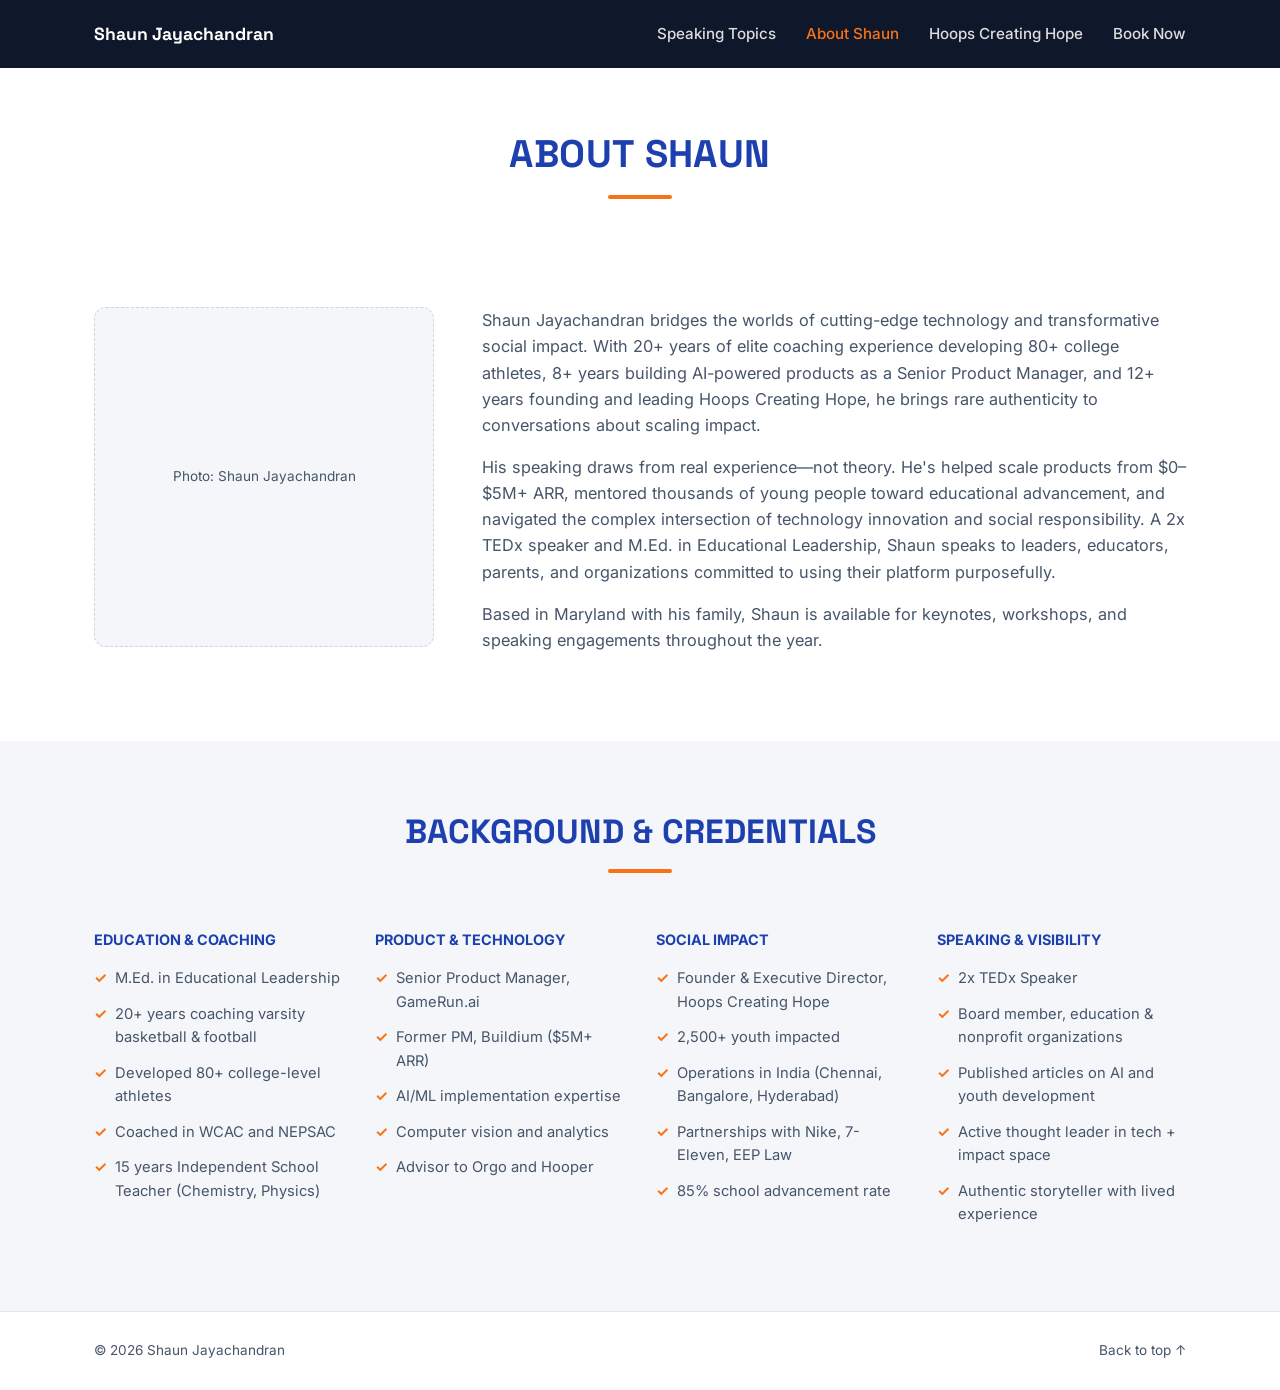
==== about.html @ 883ecae0 "Rebuild site to match actual live content from screenshots Replace the earlier speculative single-pa" ====
<!DOCTYPE html>
<html lang="en">
<head>
<meta charset="UTF-8">
<meta name="viewport" content="width=device-width, initial-scale=1.0">
<title>About Shaun — Shaun Jayachandran</title>
<meta name="description" content="Shaun Jayachandran: 20+ years coaching, 8+ years in AI product management at GameRun.ai, and 12+ years founding and leading Hoops Creating Hope.">
<meta name="theme-color" content="#0f172a">
<link rel="icon" href="/images/favicon.svg" type="image/svg+xml">
<link rel="preconnect" href="https://fonts.googleapis.com">
<link rel="preconnect" href="https://fonts.gstatic.com" crossorigin>
<link href="https://fonts.googleapis.com/css2?family=Space+Grotesk:wght@500;600;700&family=Inter:wght@400;500;600;700&display=swap" rel="stylesheet">
<link rel="stylesheet" href="/css/style.css">
</head>
<body>

<a class="skip-link" href="#main">Skip to content</a>

<header class="site-header" id="top">
  <div class="wrap header-inner">
    <a href="/" class="brand">Shaun Jayachandran</a>
    <button class="nav-toggle" id="navToggle" aria-expanded="false" aria-controls="primaryNav" aria-label="Toggle navigation">
      <span></span><span></span><span></span>
    </button>
    <nav class="primary-nav" id="primaryNav">
      <a href="/#speaking-topics">Speaking Topics</a>
      <a href="/about.html" class="is-active">About Shaun</a>
      <a href="/hoops-creating-hope.html">Hoops Creating Hope</a>
      <a href="/book.html">Book Now</a>
    </nav>
  </div>
</header>

<main id="main">

  <section class="page-header">
    <div class="wrap">
      <h1 class="reveal">About Shaun</h1>
      <div class="underline reveal"></div>
    </div>
  </section>

  <section>
    <div class="wrap about-grid">
      <div class="photo-placeholder photo-tall reveal">Photo: Shaun Jayachandran</div>
      <div class="about-copy reveal">
        <p>
          Shaun Jayachandran bridges the worlds of cutting-edge technology and
          transformative social impact. With 20+ years of elite coaching experience
          developing 80+ college athletes, 8+ years building AI-powered products as a
          Senior Product Manager, and 12+ years founding and leading Hoops Creating Hope,
          he brings rare authenticity to conversations about scaling impact.
        </p>
        <p>
          His speaking draws from real experience—not theory. He's helped scale products
          from $0–$5M+ ARR, mentored thousands of young people toward educational
          advancement, and navigated the complex intersection of technology innovation
          and social responsibility. A 2x TEDx speaker and M.Ed. in Educational
          Leadership, Shaun speaks to leaders, educators, parents, and organizations
          committed to using their platform purposefully.
        </p>
        <p>
          Based in Maryland with his family, Shaun is available for keynotes, workshops,
          and speaking engagements throughout the year.
        </p>
      </div>
    </div>
  </section>

  <section class="section-soft">
    <div class="wrap">
      <h2 class="section-title reveal">Background &amp; Credentials</h2>
      <div class="underline reveal" style="margin-top:0"></div>

      <div class="credentials-grid">
        <div class="credentials-col reveal">
          <h4>Education &amp; Coaching</h4>
          <ul>
            <li>M.Ed. in Educational Leadership</li>
            <li>20+ years coaching varsity basketball &amp; football</li>
            <li>Developed 80+ college-level athletes</li>
            <li>Coached in WCAC and NEPSAC</li>
            <li>15 years Independent School Teacher (Chemistry, Physics)</li>
          </ul>
        </div>
        <div class="credentials-col reveal">
          <h4>Product &amp; Technology</h4>
          <ul>
            <li>Senior Product Manager, GameRun.ai</li>
            <li>Former PM, Buildium ($5M+ ARR)</li>
            <li>AI/ML implementation expertise</li>
            <li>Computer vision and analytics</li>
            <li>Advisor to Orgo and Hooper</li>
          </ul>
        </div>
        <div class="credentials-col reveal">
          <h4>Social Impact</h4>
          <ul>
            <li>Founder &amp; Executive Director, Hoops Creating Hope</li>
            <li>2,500+ youth impacted</li>
            <li>Operations in India (Chennai, Bangalore, Hyderabad)</li>
            <li>Partnerships with Nike, 7-Eleven, EEP Law</li>
            <li>85% school advancement rate</li>
          </ul>
        </div>
        <div class="credentials-col reveal">
          <h4>Speaking &amp; Visibility</h4>
          <ul>
            <li>2x TEDx Speaker</li>
            <li>Board member, education &amp; nonprofit organizations</li>
            <li>Published articles on AI and youth development</li>
            <li>Active thought leader in tech + impact space</li>
            <li>Authentic storyteller with lived experience</li>
          </ul>
        </div>
      </div>
    </div>
  </section>

</main>

<footer class="site-footer">
  <div class="wrap footer-inner">
    <span>© <span id="year"></span> Shaun Jayachandran</span>
    <a href="#top">Back to top ↑</a>
  </div>
</footer>

<script src="/js/main.js"></script>
</body>
</html>
---- css/style.css ----
:root {
  --navy: #0f172a;
  --navy-soft: #16213e;
  --blue: #1e40af;
  --ink: #0f172a;
  --ink-soft: #475569;
  --paper: #ffffff;
  --paper-soft: #f4f6fa;
  --line: #e2e5eb;
  --accent: #f97316;
  --accent-dark: #ea6a0d;
  --radius: 12px;
  --max: 1140px;
  --font-display: "Space Grotesk", Inter, system-ui, sans-serif;
  --font-body: "Inter", system-ui, -apple-system, sans-serif;
}

* { box-sizing: border-box; }
html { scroll-behavior: smooth; }

body {
  margin: 0;
  font-family: var(--font-body);
  color: var(--ink);
  background: var(--paper);
  line-height: 1.6;
  -webkit-font-smoothing: antialiased;
}

h1, h2, h3 {
  font-family: var(--font-display);
  line-height: 1.15;
  margin: 0 0 .5em;
}

p { margin: 0 0 1em; }
a { color: inherit; }
ul { margin: 0; padding: 0; }

.wrap {
  max-width: var(--max);
  margin: 0 auto;
  padding: 0 24px;
}

.skip-link {
  position: absolute;
  left: -999px;
  top: 0;
  background: var(--navy);
  color: #fff;
  padding: 10px 16px;
  border-radius: 0 0 8px 0;
  z-index: 100;
}
.skip-link:focus { left: 0; }

/* Header */
.site-header {
  position: sticky;
  top: 0;
  z-index: 50;
  background: var(--navy);
}
.header-inner {
  display: flex;
  align-items: center;
  justify-content: space-between;
  height: 68px;
}
.brand {
  font-family: var(--font-display);
  font-weight: 700;
  font-size: 1.1rem;
  text-decoration: none;
  color: #fff;
}

.primary-nav { display: flex; align-items: center; gap: 30px; }
.primary-nav a {
  text-decoration: none;
  font-weight: 500;
  font-size: .95rem;
  color: rgba(255,255,255,.85);
}
.primary-nav a:hover { color: #fff; }
.primary-nav a.is-active { color: var(--accent); }

.nav-toggle {
  display: none;
  flex-direction: column;
  gap: 5px;
  background: none;
  border: 0;
  cursor: pointer;
  padding: 6px;
}
.nav-toggle span {
  width: 22px; height: 2px;
  background: #fff;
  border-radius: 2px;
}

/* Hero */
.hero {
  position: relative;
  overflow: hidden;
  padding: 110px 0 96px;
  background: linear-gradient(rgba(15,23,42,.72), rgba(15,23,42,.82)),
    linear-gradient(135deg, #1c2b45, #0f172a);
  color: #fff;
  text-align: center;
}
.hero-inner { position: relative; max-width: 800px; margin: 0 auto; }
.hero h1 {
  font-size: clamp(2rem, 5vw, 3rem);
  margin-bottom: .5em;
}
.hero-sub {
  font-size: 1.1rem;
  color: rgba(255,255,255,.88);
  max-width: 660px;
  margin: 0 auto 1em;
}
.hero-tagline {
  font-style: italic;
  color: var(--accent);
  font-weight: 500;
  margin-bottom: 1.6em;
}
.hero-actions {
  display: flex;
  justify-content: center;
  flex-wrap: wrap;
  gap: 14px;
}

.btn {
  display: inline-block;
  text-decoration: none;
  font-weight: 700;
  font-size: .85rem;
  letter-spacing: .03em;
  text-transform: uppercase;
  padding: 14px 26px;
  border-radius: 6px;
  transition: transform .15s ease, background .15s ease, color .15s ease;
}
.btn-primary {
  background: var(--accent);
  color: #fff;
}
.btn-primary:hover { transform: translateY(-2px); background: var(--accent-dark); }
.btn-ghost {
  background: transparent;
  color: #fff;
  border: 1px solid rgba(255,255,255,.4);
}
.btn-ghost:hover { border-color: #fff; transform: translateY(-2px); }

/* Page header (non-home pages) */
.page-header {
  padding: 64px 0 8px;
  text-align: center;
}
.page-header h1 {
  color: var(--blue);
  font-size: clamp(1.8rem, 4vw, 2.4rem);
  text-transform: uppercase;
  letter-spacing: .01em;
}
.underline {
  width: 64px;
  height: 4px;
  background: var(--accent);
  margin: 0 auto 28px;
  border-radius: 2px;
}
.page-lede {
  max-width: 700px;
  margin: 0 auto 40px;
  text-align: center;
  color: var(--ink-soft);
  font-size: 1.05rem;
}

section { padding: 72px 0; }
.section-soft { background: var(--paper-soft); }
.section-title {
  text-align: center;
  color: var(--blue);
  text-transform: uppercase;
  font-size: clamp(1.6rem, 3.6vw, 2.1rem);
}
.section-sub {
  text-align: center;
  color: var(--ink-soft);
  max-width: 620px;
  margin: 0 auto 40px;
}

/* Tier / pricing cards */
.tier-grid {
  display: grid;
  grid-template-columns: repeat(3, 1fr);
  gap: 22px;
  margin-top: 40px;
}
.tier-card {
  background: var(--paper);
  border: 1px solid var(--line);
  border-radius: var(--radius);
  padding: 34px 26px;
  text-align: center;
}
.tier-card.is-featured {
  border-top: 3px solid var(--accent);
}
.tier-icon { font-size: 1.8rem; margin-bottom: 12px; }
.tier-card h3 {
  color: var(--blue);
  font-size: 1.05rem;
  text-transform: uppercase;
  margin-bottom: 12px;
}
.tier-card p { color: var(--ink-soft); font-size: .92rem; }
.tier-price {
  display: block;
  color: var(--accent);
  font-weight: 700;
  font-family: var(--font-display);
  font-size: 1.15rem;
  margin: 14px 0 18px;
}

/* Track / topic detail */
.track {
  margin-top: 56px;
}
.track-title {
  display: flex;
  align-items: center;
  gap: 12px;
  color: var(--blue);
  text-transform: uppercase;
  font-size: 1.3rem;
  border-left: 4px solid var(--accent);
  padding-left: 14px;
  margin-bottom: 30px;
}
.topic-grid {
  display: grid;
  grid-template-columns: repeat(3, 1fr);
  gap: 20px;
}
.topic-card {
  border: 1px solid var(--line);
  border-radius: var(--radius);
  padding: 26px;
  background: var(--paper);
}
.badge {
  display: inline-block;
  font-size: .68rem;
  font-weight: 700;
  letter-spacing: .05em;
  text-transform: uppercase;
  padding: 5px 10px;
  border-radius: 4px;
  margin-bottom: 12px;
}
.badge-navy { background: var(--navy); color: #fff; }
.badge-orange { background: var(--accent); color: #fff; }
.topic-card h4 {
  font-family: var(--font-display);
  color: var(--blue);
  font-size: 1.08rem;
  margin: 0 0 8px;
}
.topic-meta {
  display: block;
  font-size: .82rem;
  color: var(--ink-soft);
  margin-bottom: 12px;
}
.topic-card p {
  color: var(--ink-soft);
  font-size: .92rem;
  margin: 0;
}

/* Photo placeholders */
.photo-placeholder {
  display: flex;
  align-items: center;
  justify-content: center;
  text-align: center;
  background: var(--paper-soft);
  border: 1px dashed #cbd5e1;
  border-radius: var(--radius);
  color: var(--ink-soft);
  font-size: .85rem;
  padding: 40px 20px;
  min-height: 160px;
}
.photo-row {
  display: grid;
  grid-template-columns: repeat(2, 1fr);
  gap: 20px;
  margin-top: 36px;
}
.photo-tall { min-height: 340px; }

/* Checklist (Why Book Shaun) */
.check-grid {
  display: grid;
  grid-template-columns: repeat(4, 1fr);
  gap: 20px;
  margin: 40px 0 48px;
}
.check-item {
  display: flex;
  align-items: flex-start;
  gap: 10px;
  font-weight: 700;
  color: var(--blue);
  font-size: .95rem;
  text-transform: uppercase;
}
.check-item::before {
  content: "✓";
  color: var(--accent);
  font-weight: 900;
  flex-shrink: 0;
}

.detail-grid {
  display: grid;
  grid-template-columns: repeat(4, 1fr);
  gap: 32px;
}
.detail-col h4 {
  color: var(--blue);
  font-size: .88rem;
  text-transform: uppercase;
  margin-bottom: 14px;
}
.detail-col ul { list-style: none; }
.detail-col li {
  position: relative;
  padding-left: 16px;
  margin-bottom: 10px;
  color: var(--ink-soft);
  font-size: .92rem;
}
.detail-col li::before {
  content: "▸";
  color: var(--accent);
  position: absolute;
  left: 0;
}

/* Credentials grid (About page) */
.credentials-grid {
  display: grid;
  grid-template-columns: repeat(4, 1fr);
  gap: 32px;
  margin-top: 36px;
}
.credentials-col h4 {
  color: var(--blue);
  font-size: .9rem;
  text-transform: uppercase;
  margin-bottom: 16px;
}
.credentials-col ul { list-style: none; }
.credentials-col li {
  display: flex;
  gap: 8px;
  margin-bottom: 12px;
  color: var(--ink-soft);
  font-size: .92rem;
}
.credentials-col li::before {
  content: "✓";
  color: var(--accent);
  font-weight: 700;
  flex-shrink: 0;
}

/* About bio */
.about-grid {
  display: grid;
  grid-template-columns: 340px 1fr;
  gap: 48px;
  align-items: start;
}
.about-copy p { color: var(--ink-soft); font-size: 1.02rem; }

/* Stat cards (Hoops Creating Hope) */
.stat-card-grid {
  display: grid;
  grid-template-columns: repeat(2, 1fr);
  gap: 20px;
  max-width: 620px;
  margin: 40px auto 0;
}
.stat-card {
  background: var(--paper);
  border-left: 4px solid var(--accent);
  border-radius: 4px;
  box-shadow: 0 1px 3px rgba(15,23,42,.08);
  padding: 28px;
  text-align: center;
}
.stat-card .num {
  display: block;
  font-family: var(--font-display);
  font-weight: 700;
  font-size: 1.9rem;
  color: var(--blue);
}
.stat-card .label { color: var(--ink-soft); font-size: .9rem; }

/* Stats banner */
.stats-banner {
  background: linear-gradient(120deg, var(--navy), #163a6b);
  padding: 44px 0;
}
.stats-banner .wrap {
  display: grid;
  grid-template-columns: repeat(6, 1fr);
  gap: 20px;
  text-align: center;
}
.stats-banner .num {
  display: block;
  font-family: var(--font-display);
  font-weight: 700;
  font-size: clamp(1.4rem, 3vw, 1.9rem);
  color: var(--accent);
}
.stats-banner .label {
  color: rgba(255,255,255,.85);
  font-size: .82rem;
}

/* Book page */
.book-cta { text-align: center; padding-top: 24px; }
.book-cta .contact-line {
  margin-top: 22px;
  color: var(--ink-soft);
  font-size: .95rem;
}
.book-cta .contact-line strong { color: var(--ink); }

/* Footer */
.site-footer {
  border-top: 1px solid var(--line);
  padding: 28px 0;
}
.footer-inner {
  display: flex;
  justify-content: space-between;
  font-size: .85rem;
  color: var(--ink-soft);
}
.footer-inner a { text-decoration: none; }
.footer-inner a:hover { color: var(--ink); }

/* Reveal animation */
.reveal {
  opacity: 0;
  transform: translateY(16px);
  transition: opacity .6s ease, transform .6s ease;
}
.reveal.is-visible {
  opacity: 1;
  transform: none;
}

/* Responsive */
@media (max-width: 980px) {
  .tier-grid, .topic-grid { grid-template-columns: 1fr; }
  .check-grid, .detail-grid, .credentials-grid { grid-template-columns: repeat(2, 1fr); }
  .stats-banner .wrap { grid-template-columns: repeat(3, 1fr); }
  .about-grid { grid-template-columns: 1fr; }
  .photo-row { grid-template-columns: 1fr; }
}

@media (max-width: 720px) {
  .primary-nav {
    position: absolute;
    top: 68px;
    left: 0; right: 0;
    background: var(--navy);
    flex-direction: column;
    align-items: flex-start;
    padding: 16px 24px 24px;
    gap: 16px;
    display: none;
  }
  .primary-nav.is-open { display: flex; }
  .nav-toggle { display: flex; }
  .check-grid, .detail-grid, .credentials-grid, .stats-banner .wrap, .stat-card-grid { grid-template-columns: 1fr; }
}

@media (prefers-reduced-motion: reduce) {
  html { scroll-behavior: auto; }
  .reveal { opacity: 1; transform: none; transition: none; }
}
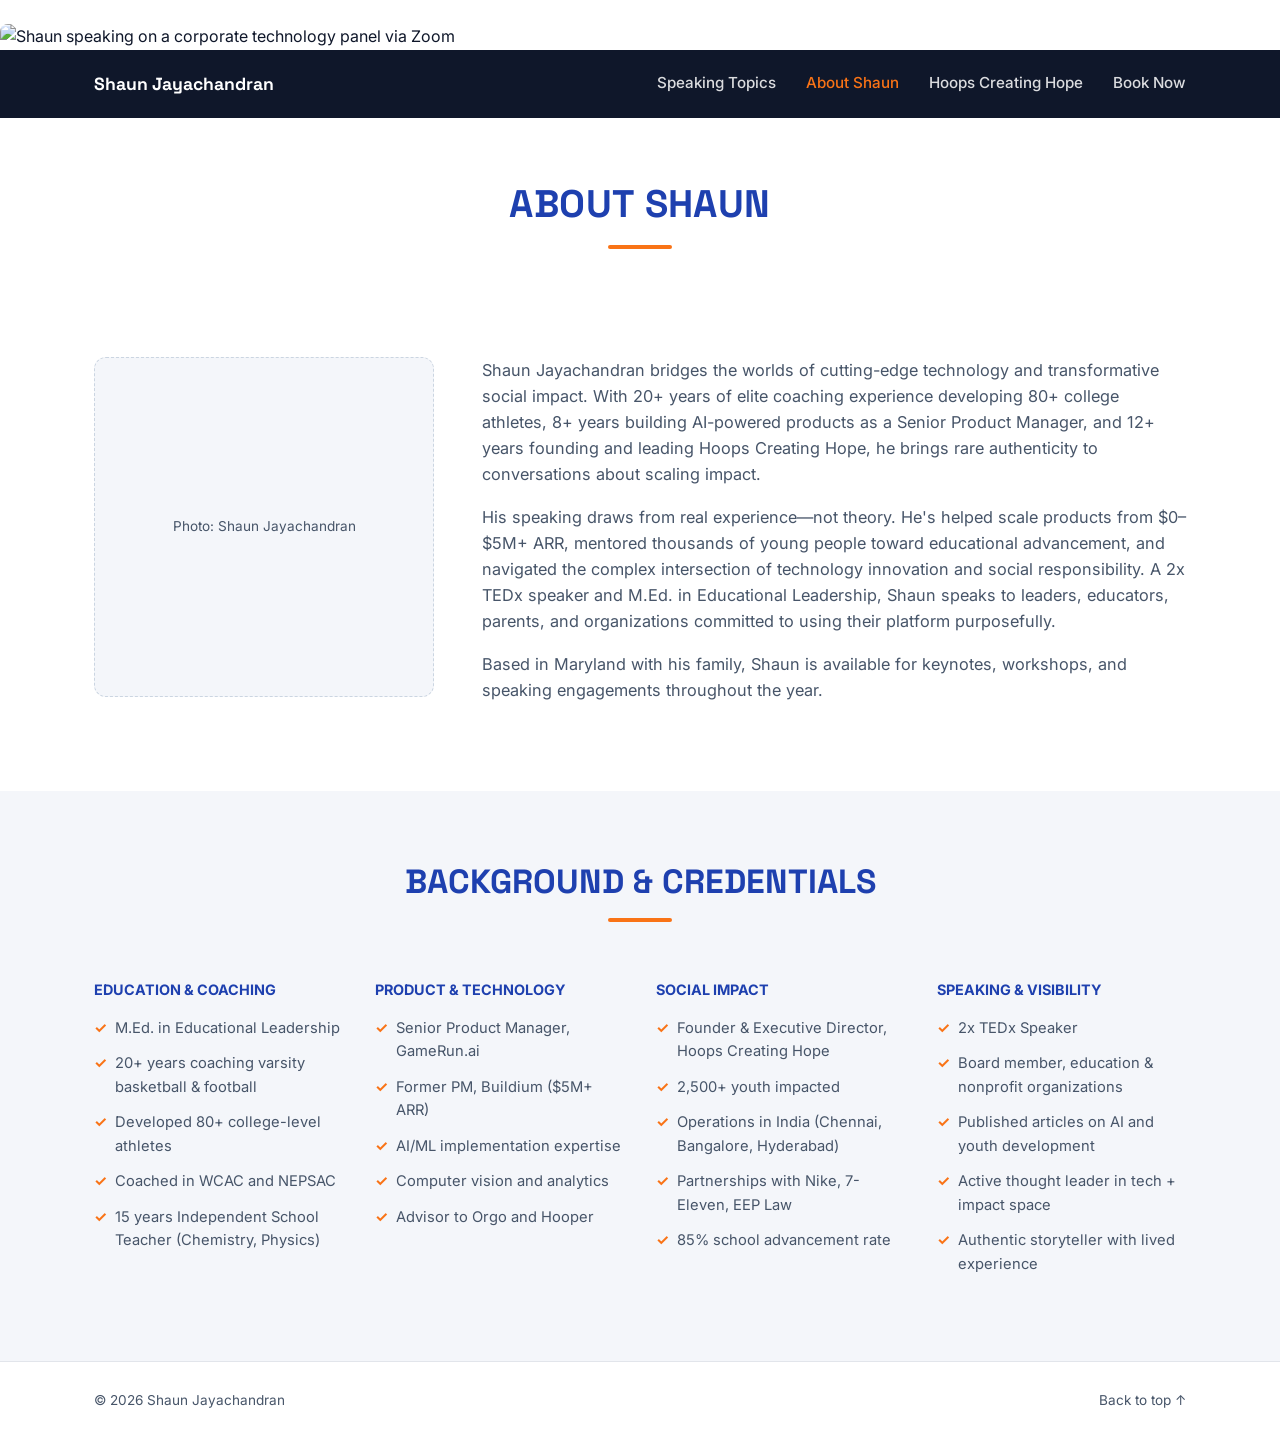
==== commit f1bef06a: "Insert headshot image in about.html Added an image of Shaun speaking on a corporate technology panel" ====
--- a/about.html
+++ b/about.html
@@ -6,7 +6,7 @@
 <title>About Shaun — Shaun Jayachandran</title>
 <meta name="description" content="Shaun Jayachandran: 20+ years coaching, 8+ years in AI product management at GameRun.ai, and 12+ years founding and leading Hoops Creating Hope.">
 <meta name="theme-color" content="#0f172a">
-<link rel="icon" href="/images/favicon.svg" type="image/svg+xml">
+  <img src="/images/maroon headshot.jpg" alt="Shaun speaking on a corporate technology panel via Zoom" style="width:100%; height:auto; border-radius:8px; margin-top:24px;">
 <link rel="preconnect" href="https://fonts.googleapis.com">
 <link rel="preconnect" href="https://fonts.gstatic.com" crossorigin>
 <link href="https://fonts.googleapis.com/css2?family=Space+Grotesk:wght@500;600;700&family=Inter:wght@400;500;600;700&display=swap" rel="stylesheet">
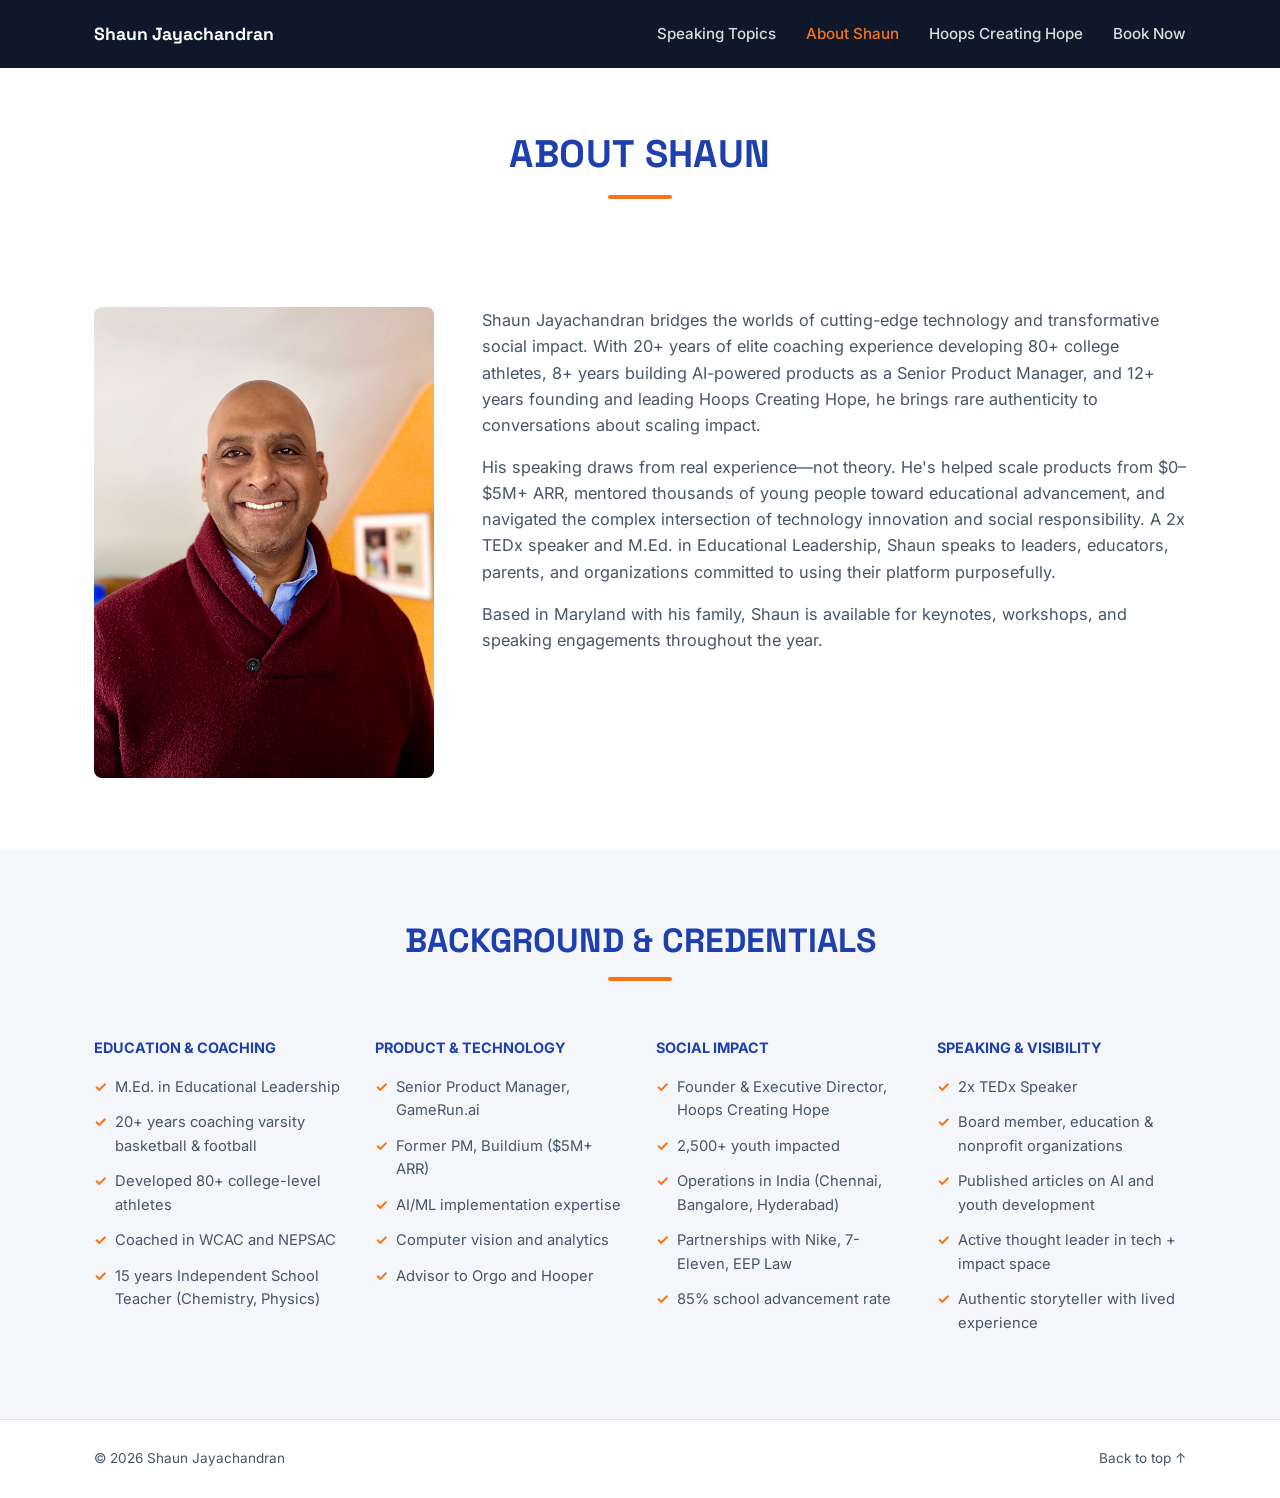
==== commit 4a741e91: "Update headshot image in about.html Updated the image element for Shaun Jayachandran's headshot with" ====
--- a/about.html
+++ b/about.html
@@ -6,7 +6,6 @@
 <title>About Shaun — Shaun Jayachandran</title>
 <meta name="description" content="Shaun Jayachandran: 20+ years coaching, 8+ years in AI product management at GameRun.ai, and 12+ years founding and leading Hoops Creating Hope.">
 <meta name="theme-color" content="#0f172a">
-  <img src="/images/maroon headshot.jpg" alt="Shaun speaking on a corporate technology panel via Zoom" style="width:100%; height:auto; border-radius:8px; margin-top:24px;">
 <link rel="preconnect" href="https://fonts.googleapis.com">
 <link rel="preconnect" href="https://fonts.gstatic.com" crossorigin>
 <link href="https://fonts.googleapis.com/css2?family=Space+Grotesk:wght@500;600;700&family=Inter:wght@400;500;600;700&display=swap" rel="stylesheet">
@@ -42,7 +41,7 @@
 
   <section>
     <div class="wrap about-grid">
-      <div class="photo-placeholder photo-tall reveal">Photo: Shaun Jayachandran</div>
+<img src="/images/maroon headshot.jpg" alt="Shaun Jayachandran" style="width:100%; max-width:400px; height:auto; border-radius:8px;">
       <div class="about-copy reveal">
         <p>
           Shaun Jayachandran bridges the worlds of cutting-edge technology and
